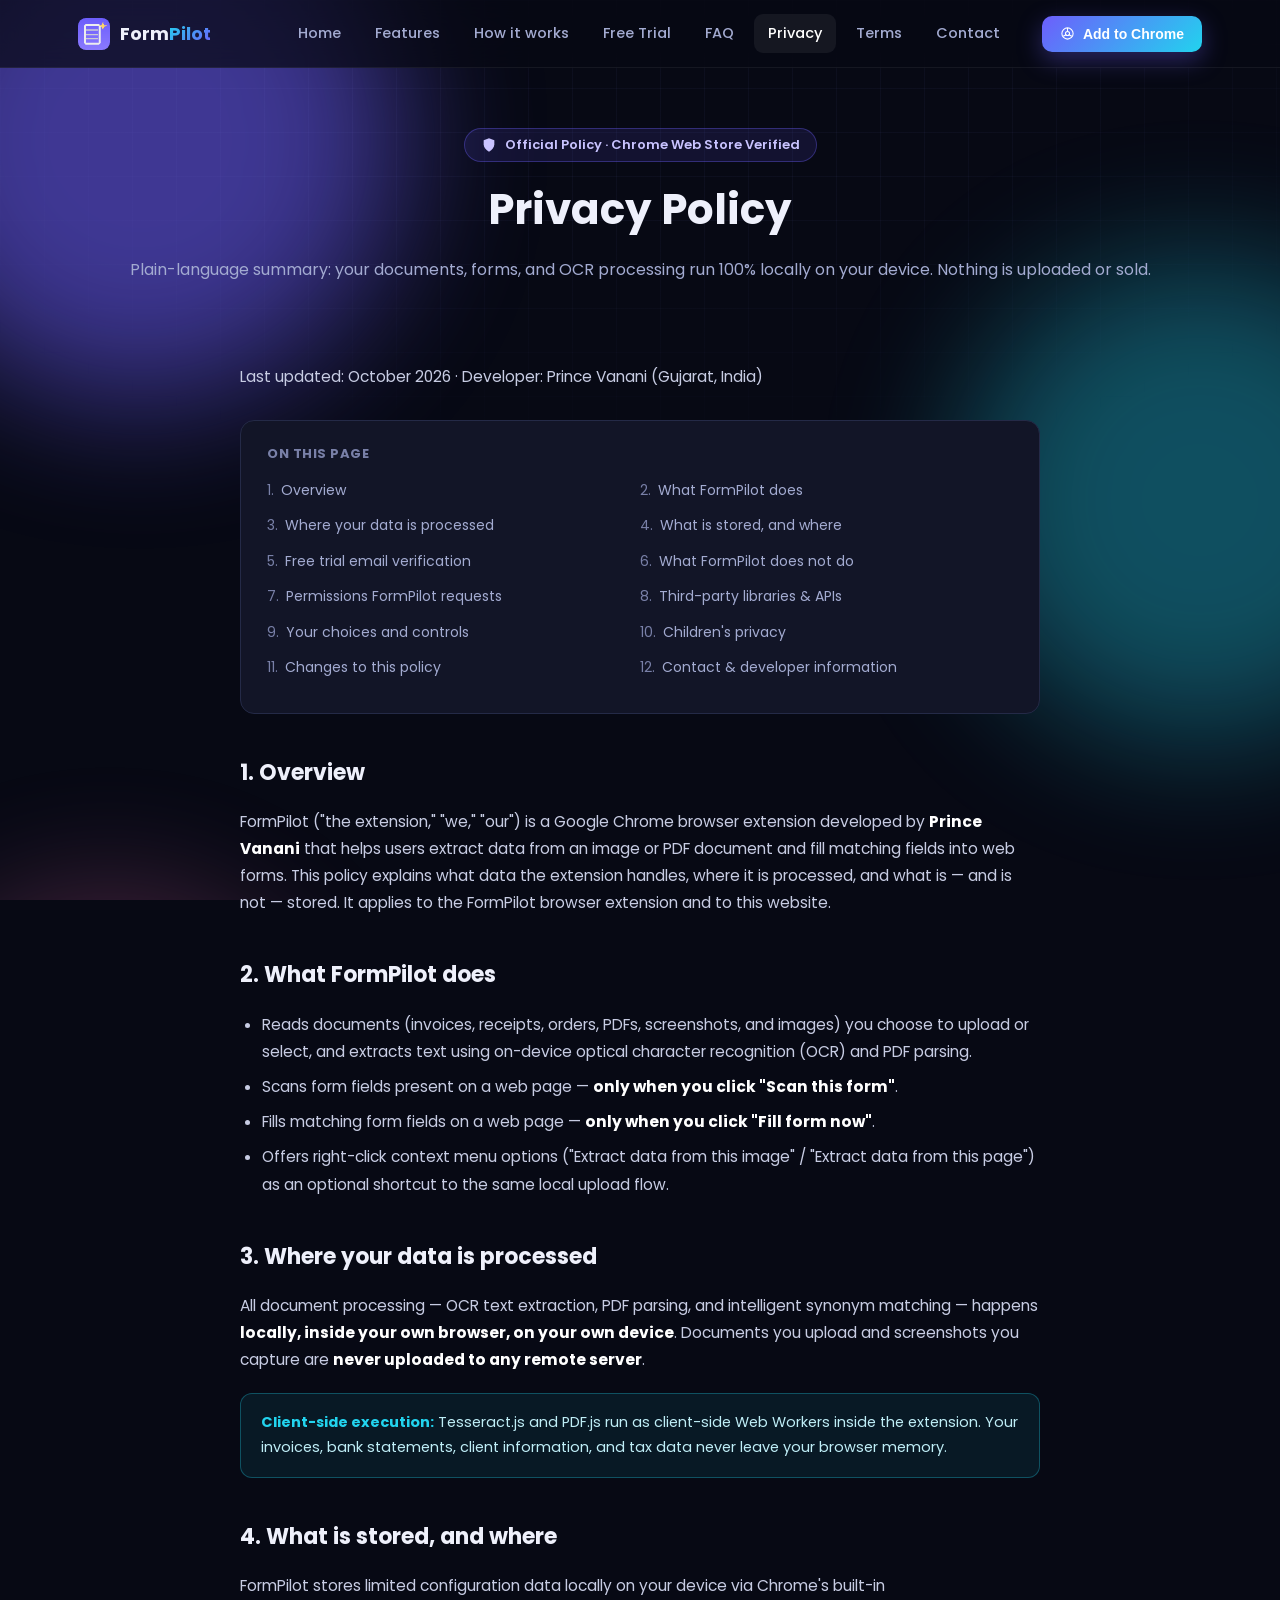
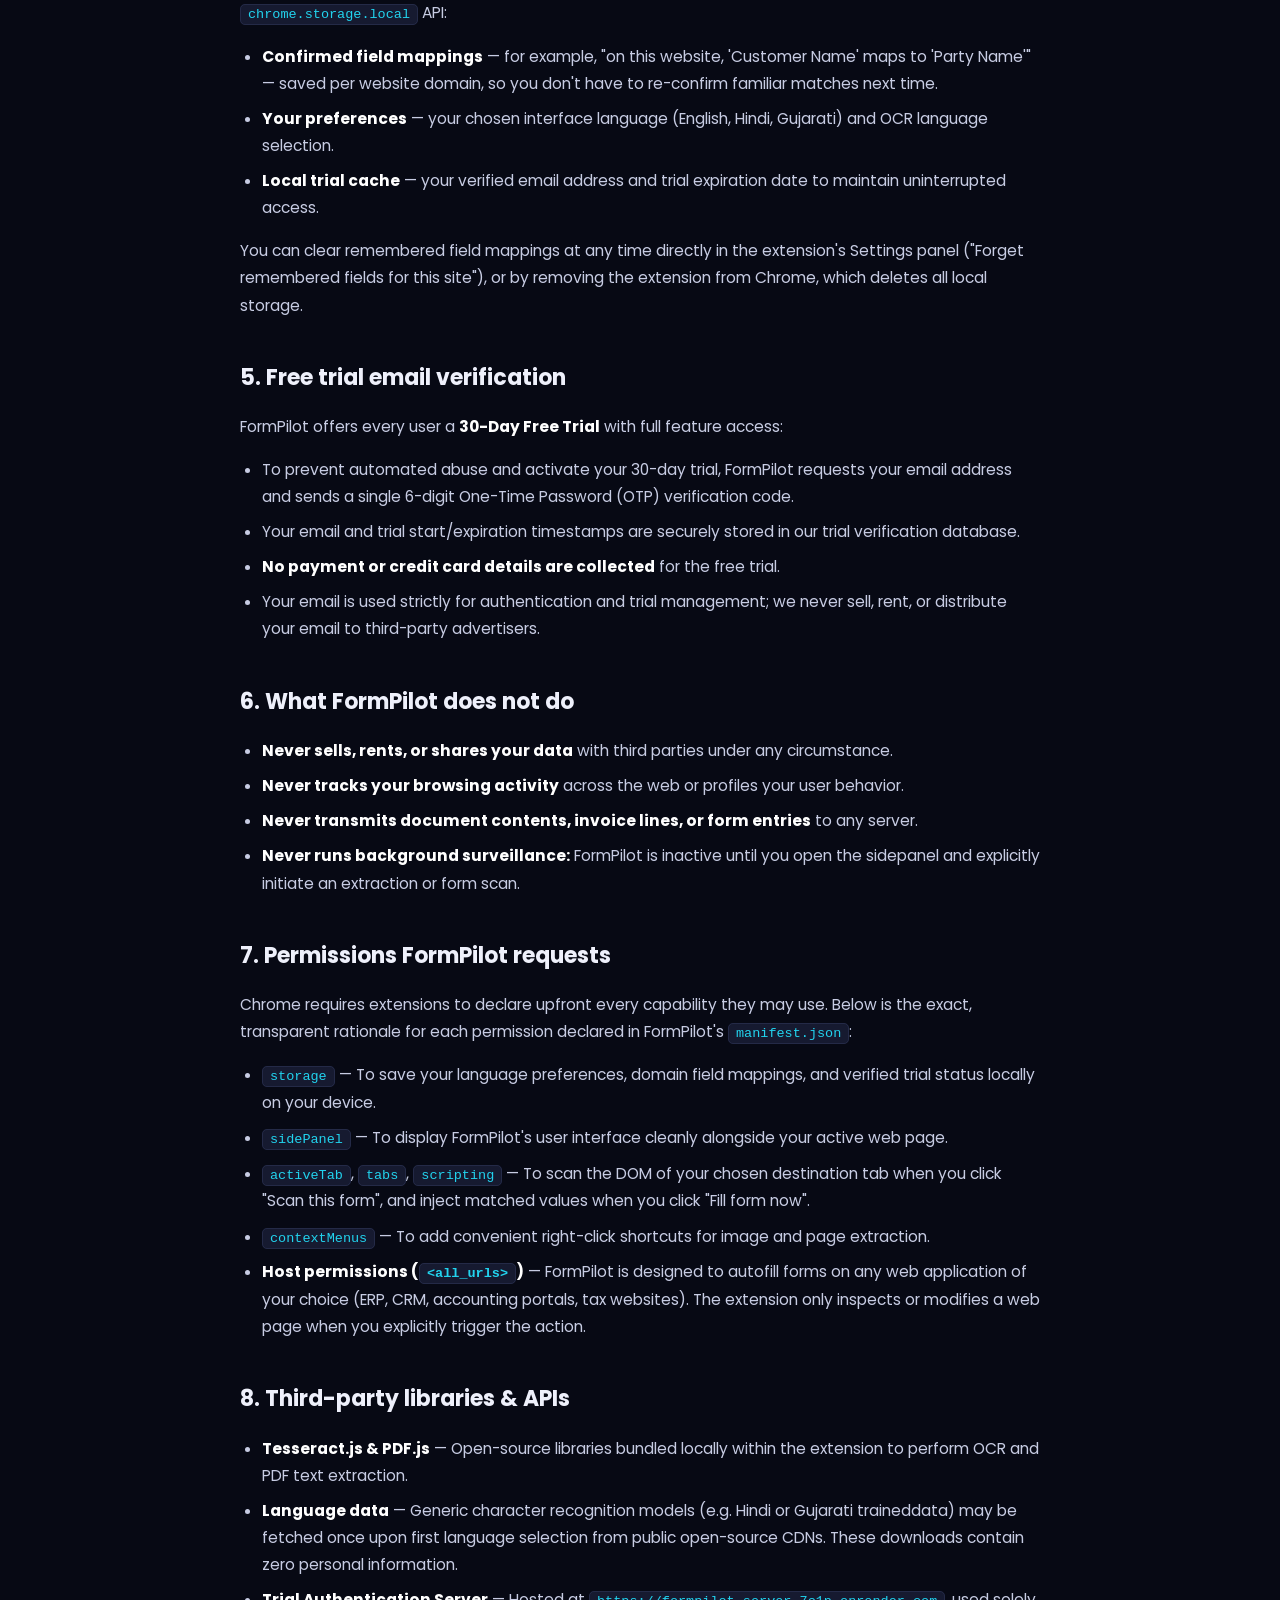
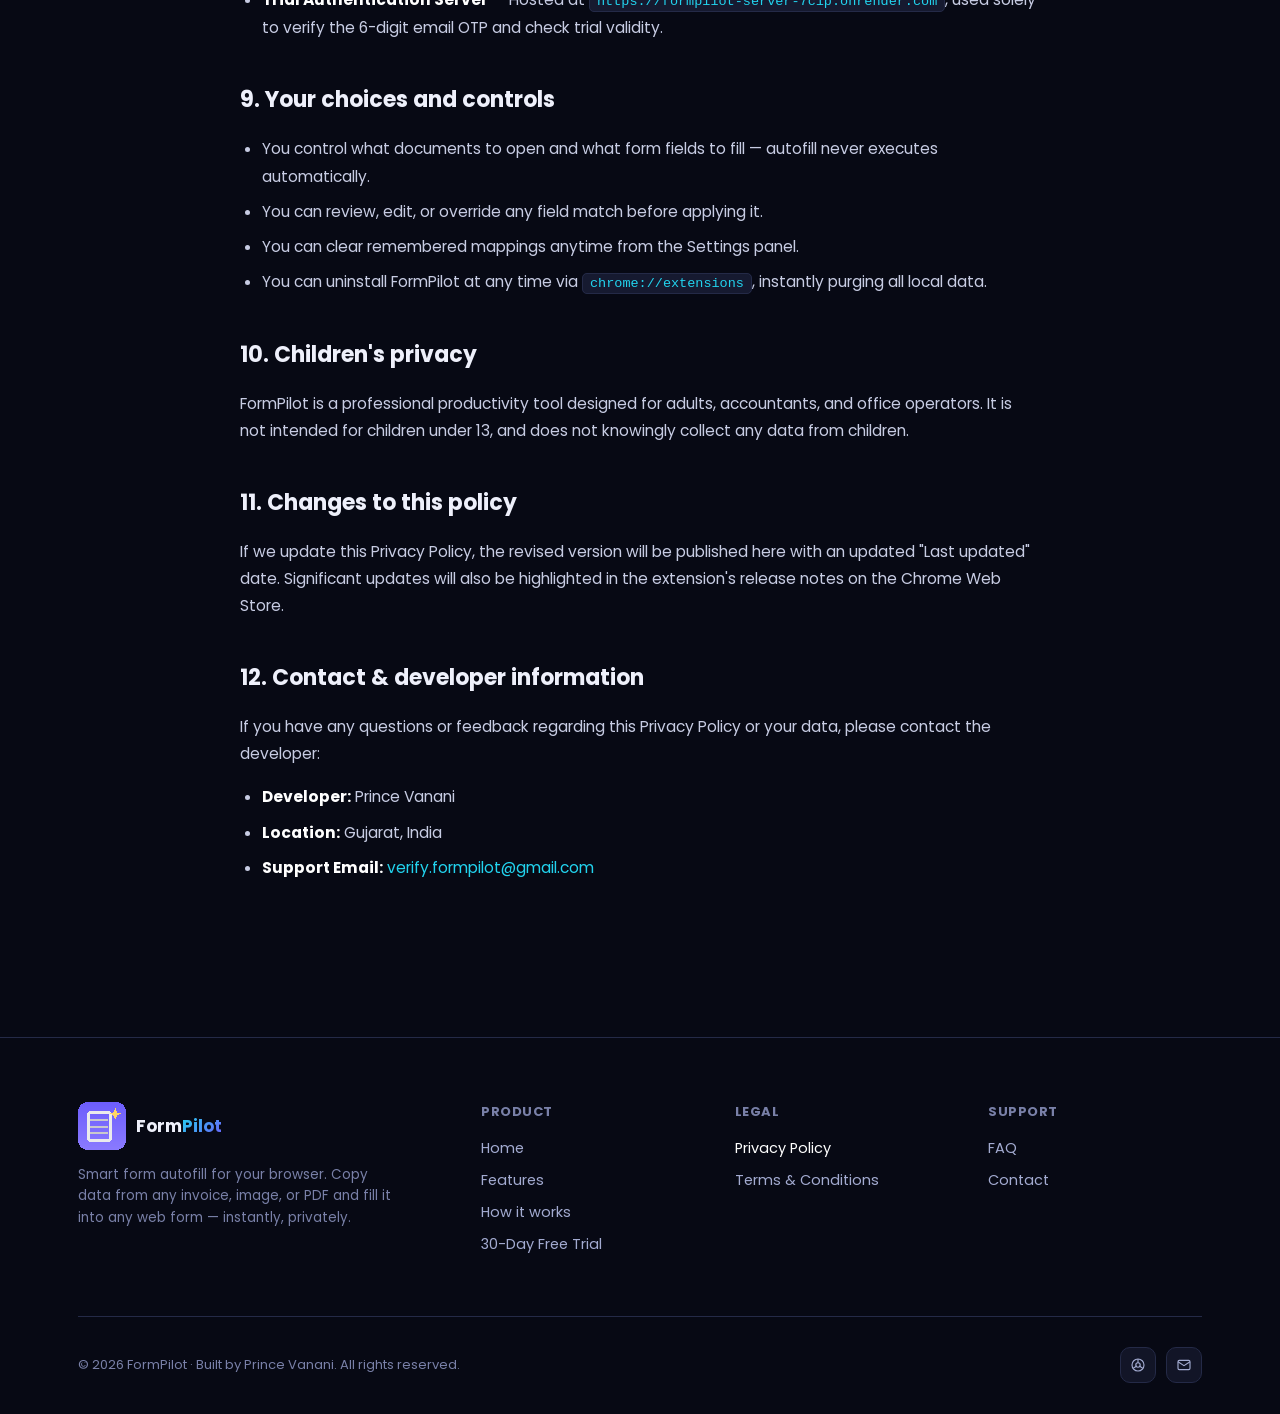
==== privacy/index.html @ 72a0cb10 "Add files via upload" ====
<!DOCTYPE html>
<html lang="en">
<head>
<meta charset="UTF-8" />
<meta name="viewport" content="width=device-width, initial-scale=1, viewport-fit=cover" />
<title>Privacy Policy — FormPilot</title>
<meta name="description" content="FormPilot Privacy Policy: Learn how our Chrome extension processes form data and OCR 100% locally on your device with complete privacy." />
<link rel="icon" type="image/png" sizes="48x48" href="../assets/images/icon48.png">
<link rel="preconnect" href="https://fonts.googleapis.com">
<link rel="preconnect" href="https://fonts.gstatic.com" crossorigin>
<link href="https://fonts.googleapis.com/css2?family=Poppins:ital,wght@0,400;0,500;0,600;0,700;0,800;1,600&family=Noto+Sans+Gujarati:wght@500;700&display=swap" rel="stylesheet">
<link rel="stylesheet" href="../assets/css/style.css" />
</head>
<body>

<div class="bg-fx">
  <div class="orb" style="width:520px;height:520px;background:#6d5efc;top:-120px;left:-120px;"></div>
  <div class="orb" style="width:480px;height:480px;background:#22d3ee;top:260px;right:-160px;opacity:.35;"></div>
  <div class="orb" style="width:420px;height:420px;background:#f472b6;top:900px;left:-100px;opacity:.3;"></div>
</div>
<div class="grid-fx"></div>

<!-- NAVIGATION -->
<nav class="nav">
  <div class="nav-inner">
    <a class="brand" href="../index.html">
      <img src="../assets/images/icon48.png" alt="FormPilot" />
      <span>Form<span class="pilot">Pilot</span></span>
    </a>
    <div class="nav-links">
      <a href="../index.html">Home</a>
      <a href="../index.html#features">Features</a>
      <a href="../index.html#how">How it works</a>
      <a href="../index.html#pricing">Free Trial</a>
      <a href="../index.html#faq">FAQ</a>
      <a href="index.html" class="active">Privacy</a>
      <a href="../terms.html">Terms</a>
      <a href="../index.html#contact">Contact</a>
    </div>
    <button class="nav-cta js-store">
      <svg viewBox="0 0 24 24" fill="none" stroke="currentColor" stroke-width="1.7"><circle cx="12" cy="12" r="9"/><circle cx="12" cy="12" r="3.3"/><path d="M12 3v6M5.2 16.5l5.1-3M18.8 16.5l-5.1-3"/></svg>
      Add to Chrome
    </button>
    <div class="burger" onclick="toggleMobileNav(true)"><span></span></div>
  </div>
</nav>

<!-- MOBILE NAV -->
<div class="mobile-nav" id="mobileNav">
  <div class="mobile-nav-head">
    <div class="brand">
      <img src="../assets/images/icon48.png" alt="FormPilot" />
      <span>Form<span class="pilot">Pilot</span></span>
    </div>
    <div class="burger" onclick="toggleMobileNav(false)" style="font-size:20px;">✕</div>
  </div>
  <a href="../index.html">Home</a>
  <a href="../index.html#features">Features</a>
  <a href="../index.html#how">How it works</a>
  <a href="../index.html#pricing">30-Day Free Trial</a>
  <a href="../index.html#faq">FAQ</a>
  <a href="index.html" style="color:var(--cyan);">Privacy Policy</a>
  <a href="../terms.html">Terms &amp; Conditions</a>
  <a href="../index.html#contact">Contact</a>
  <button class="btn btn-primary js-store" onclick="toggleMobileNav(false)">
    <svg viewBox="0 0 24 24" fill="none" stroke="currentColor" stroke-width="1.7"><circle cx="12" cy="12" r="9"/><circle cx="12" cy="12" r="3.3"/><path d="M12 3v6M5.2 16.5l5.1-3M18.8 16.5l-5.1-3"/></svg>
    Add to Chrome
  </button>
</div>

<main>
  <section class="page-hero container">
    <span class="eyebrow">
      <svg viewBox="0 0 24 24" fill="none"><path d="M12 2l8 3v6c0 5-3.4 8.7-8 11-4.6-2.3-8-6-8-11V5l8-3z" fill="currentColor"/></svg>
      Official Policy &middot; Chrome Web Store Verified
    </span>
    <h1>Privacy Policy</h1>
    <p>Plain-language summary: your documents, forms, and OCR processing run 100% locally on your device. Nothing is uploaded or sold.</p>
  </section>

  <div class="legal container">
    <p class="updated">Last updated: <span class="js-date">October 2026</span> &middot; Developer: Prince Vanani (Gujarat, India)</p>

    <div class="toc">
      <h5>On this page</h5>
      <div class="toc-list">
        <a onclick="scrollToId('p-overview')"><span>1.</span> Overview</a>
        <a onclick="scrollToId('p-does')"><span>2.</span> What FormPilot does</a>
        <a onclick="scrollToId('p-process')"><span>3.</span> Where your data is processed</a>
        <a onclick="scrollToId('p-stored')"><span>4.</span> What is stored, and where</a>
        <a onclick="scrollToId('p-trial')"><span>5.</span> Free trial email verification</a>
        <a onclick="scrollToId('p-notdo')"><span>6.</span> What FormPilot does not do</a>
        <a onclick="scrollToId('p-perms')"><span>7.</span> Permissions FormPilot requests</a>
        <a onclick="scrollToId('p-thirdparty')"><span>8.</span> Third-party libraries &amp; APIs</a>
        <a onclick="scrollToId('p-rights')"><span>9.</span> Your choices and controls</a>
        <a onclick="scrollToId('p-children')"><span>10.</span> Children's privacy</a>
        <a onclick="scrollToId('p-changes')"><span>11.</span> Changes to this policy</a>
        <a onclick="scrollToId('p-contact')"><span>12.</span> Contact &amp; developer information</a>
      </div>
    </div>

    <h2 id="p-overview">1. Overview</h2>
    <p>FormPilot ("the extension," "we," "our") is a Google Chrome browser extension developed by <strong>Prince Vanani</strong> that helps users extract data from an image or PDF document and fill matching fields into web forms. This policy explains what data the extension handles, where it is processed, and what is &mdash; and is not &mdash; stored. It applies to the FormPilot browser extension and to this website.</p>

    <h2 id="p-does">2. What FormPilot does</h2>
    <ul>
      <li>Reads documents (invoices, receipts, orders, PDFs, screenshots, and images) you choose to upload or select, and extracts text using on-device optical character recognition (OCR) and PDF parsing.</li>
      <li>Scans form fields present on a web page &mdash; <strong>only when you click "Scan this form"</strong>.</li>
      <li>Fills matching form fields on a web page &mdash; <strong>only when you click "Fill form now"</strong>.</li>
      <li>Offers right-click context menu options ("Extract data from this image" / "Extract data from this page") as an optional shortcut to the same local upload flow.</li>
    </ul>

    <h2 id="p-process">3. Where your data is processed</h2>
    <p>All document processing &mdash; OCR text extraction, PDF parsing, and intelligent synonym matching &mdash; happens <strong>locally, inside your own browser, on your own device</strong>. Documents you upload and screenshots you capture are <strong>never uploaded to any remote server</strong>.</p>
    <div class="callout callout-blue">
      <b>Client-side execution:</b> Tesseract.js and PDF.js run as client-side Web Workers inside the extension. Your invoices, bank statements, client information, and tax data never leave your browser memory.
    </div>

    <h2 id="p-stored">4. What is stored, and where</h2>
    <p>FormPilot stores limited configuration data locally on your device via Chrome's built-in <code>chrome.storage.local</code> API:</p>
    <ul>
      <li><strong>Confirmed field mappings</strong> &mdash; for example, "on this website, 'Customer Name' maps to 'Party Name'" &mdash; saved per website domain, so you don't have to re-confirm familiar matches next time.</li>
      <li><strong>Your preferences</strong> &mdash; your chosen interface language (English, Hindi, Gujarati) and OCR language selection.</li>
      <li><strong>Local trial cache</strong> &mdash; your verified email address and trial expiration date to maintain uninterrupted access.</li>
    </ul>
    <p>You can clear remembered field mappings at any time directly in the extension's Settings panel ("Forget remembered fields for this site"), or by removing the extension from Chrome, which deletes all local storage.</p>

    <h2 id="p-trial">5. Free trial email verification</h2>
    <p>FormPilot offers every user a <strong>30-Day Free Trial</strong> with full feature access:</p>
    <ul>
      <li>To prevent automated abuse and activate your 30-day trial, FormPilot requests your email address and sends a single 6-digit One-Time Password (OTP) verification code.</li>
      <li>Your email and trial start/expiration timestamps are securely stored in our trial verification database.</li>
      <li><strong>No payment or credit card details are collected</strong> for the free trial.</li>
      <li>Your email is used strictly for authentication and trial management; we never sell, rent, or distribute your email to third-party advertisers.</li>
    </ul>

    <h2 id="p-notdo">6. What FormPilot does not do</h2>
    <ul>
      <li><strong>Never sells, rents, or shares your data</strong> with third parties under any circumstance.</li>
      <li><strong>Never tracks your browsing activity</strong> across the web or profiles your user behavior.</li>
      <li><strong>Never transmits document contents, invoice lines, or form entries</strong> to any server.</li>
      <li><strong>Never runs background surveillance:</strong> FormPilot is inactive until you open the sidepanel and explicitly initiate an extraction or form scan.</li>
    </ul>

    <h2 id="p-perms">7. Permissions FormPilot requests</h2>
    <p>Chrome requires extensions to declare upfront every capability they may use. Below is the exact, transparent rationale for each permission declared in FormPilot's <code>manifest.json</code>:</p>
    <ul>
      <li><code>storage</code> &mdash; To save your language preferences, domain field mappings, and verified trial status locally on your device.</li>
      <li><code>sidePanel</code> &mdash; To display FormPilot's user interface cleanly alongside your active web page.</li>
      <li><code>activeTab</code>, <code>tabs</code>, <code>scripting</code> &mdash; To scan the DOM of your chosen destination tab when you click "Scan this form", and inject matched values when you click "Fill form now".</li>
      <li><code>contextMenus</code> &mdash; To add convenient right-click shortcuts for image and page extraction.</li>
      <li><strong>Host permissions (<code>&lt;all_urls&gt;</code>)</strong> &mdash; FormPilot is designed to autofill forms on any web application of your choice (ERP, CRM, accounting portals, tax websites). The extension only inspects or modifies a web page when you explicitly trigger the action.</li>
    </ul>

    <h2 id="p-thirdparty">8. Third-party libraries &amp; APIs</h2>
    <ul>
      <li><strong>Tesseract.js &amp; PDF.js</strong> &mdash; Open-source libraries bundled locally within the extension to perform OCR and PDF text extraction.</li>
      <li><strong>Language data</strong> &mdash; Generic character recognition models (e.g. Hindi or Gujarati traineddata) may be fetched once upon first language selection from public open-source CDNs. These downloads contain zero personal information.</li>
      <li><strong>Trial Authentication Server</strong> &mdash; Hosted at <code>https://formpilot-server-7c1p.onrender.com</code>, used solely to verify the 6-digit email OTP and check trial validity.</li>
    </ul>

    <h2 id="p-rights">9. Your choices and controls</h2>
    <ul>
      <li>You control what documents to open and what form fields to fill &mdash; autofill never executes automatically.</li>
      <li>You can review, edit, or override any field match before applying it.</li>
      <li>You can clear remembered mappings anytime from the Settings panel.</li>
      <li>You can uninstall FormPilot at any time via <code>chrome://extensions</code>, instantly purging all local data.</li>
    </ul>

    <h2 id="p-children">10. Children's privacy</h2>
    <p>FormPilot is a professional productivity tool designed for adults, accountants, and office operators. It is not intended for children under 13, and does not knowingly collect any data from children.</p>

    <h2 id="p-changes">11. Changes to this policy</h2>
    <p>If we update this Privacy Policy, the revised version will be published here with an updated "Last updated" date. Significant updates will also be highlighted in the extension's release notes on the Chrome Web Store.</p>

    <h2 id="p-contact">12. Contact &amp; developer information</h2>
    <p>If you have any questions or feedback regarding this Privacy Policy or your data, please contact the developer:</p>
    <ul>
      <li><strong>Developer:</strong> Prince Vanani</li>
      <li><strong>Location:</strong> Gujarat, India</li>
      <li><strong>Support Email:</strong> <a href="mailto:verify.formpilot@gmail.com" style="color:var(--cyan);">verify.formpilot@gmail.com</a></li>
    </ul>
  </div>
</main>

<footer>
  <div class="container">
    <div class="foot-grid">
      <div>
        <div class="foot-brand">
          <img src="../assets/images/icon48.png" alt="FormPilot" />
          <span>Form<span style="background:linear-gradient(135deg,#22d3ee,#6d5efc);-webkit-background-clip:text;background-clip:text;-webkit-text-fill-color:transparent;">Pilot</span></span>
        </div>
        <p class="foot-p">Smart form autofill for your browser. Copy data from any invoice, image, or PDF and fill it into any web form &mdash; instantly, privately.</p>
      </div>
      <div class="foot-col"><h5>Product</h5>
        <a href="../index.html">Home</a>
        <a href="../index.html#features">Features</a>
        <a href="../index.html#how">How it works</a>
        <a href="../index.html#pricing">30-Day Free Trial</a>
      </div>
      <div class="foot-col"><h5>Legal</h5>
        <a href="index.html" style="color:#fff;">Privacy Policy</a>
        <a href="../terms.html">Terms &amp; Conditions</a>
      </div>
      <div class="foot-col"><h5>Support</h5>
        <a href="../index.html#faq">FAQ</a>
        <a href="../index.html#contact">Contact</a>
      </div>
    </div>
    <div class="foot-bottom">
      <p>&copy; 2026 FormPilot &middot; Built by Prince Vanani. All rights reserved.</p>
      <div class="foot-social">
        <a href="#" title="Chrome Web Store" class="js-store"><svg viewBox="0 0 24 24" fill="none" stroke="currentColor" stroke-width="1.7"><circle cx="12" cy="12" r="9"/><circle cx="12" cy="12" r="3.3"/><path d="M12 3v6M5.2 16.5l5.1-3M18.8 16.5l-5.1-3"/></svg></a>
        <a href="mailto:verify.formpilot@gmail.com" title="Email" class="js-mailto"><svg viewBox="0 0 24 24" fill="none" stroke="currentColor" stroke-width="1.7"><rect x="3" y="5" width="18" height="14" rx="2"/><path d="M3 7l9 6 9-6"/></svg></a>
      </div>
    </div>
  </div>
</footer>

<script src="../assets/js/main.js"></script>
</body>
</html>
---- assets/css/style.css ----
:root {
  --bg: #070914;
  --bg2: #0c0f1f;
  --card: #121527;
  --card2: #161a30;
  --border: #242a47;
  --text: #eef0fb;
  --muted: #a3abd1;
  --muted2: #7980a8;
  --violet: #6d5efc;
  --violet2: #8b7bff;
  --cyan: #22d3ee;
  --pink: #f472b6;
  --amber: #fbbf24;
  --green: #34d399;
  --red: #f87171;
  --grad1: linear-gradient(135deg, var(--violet), var(--cyan));
  --grad2: linear-gradient(135deg, var(--cyan), var(--violet));
  --grad3: linear-gradient(135deg, var(--pink), var(--violet));
  --grad4: linear-gradient(135deg, var(--amber), var(--pink));
  --radius: 18px;
  --maxw: 1180px;
  box-sizing: border-box;
  padding-top: env(safe-area-inset-top, 0px);
  padding-bottom: env(safe-area-inset-bottom, 0px);
}

:root:not([data-theme="light"]) { color-scheme: dark; }
@media (prefers-color-scheme: dark) { :root:not([data-theme="light"]) { color-scheme: dark; } }

html {
  scroll-padding-top: 86px;
  scroll-behavior: smooth;
}

*, *::before, *::after { box-sizing: border-box; }

body {
  margin: 0;
  background: var(--bg);
  color: var(--text);
  font-family: 'Poppins', -apple-system, "Segoe UI", Roboto, sans-serif;
  -webkit-font-smoothing: antialiased;
  overflow-x: hidden;
}

img { max-width: 100%; display: block; }
a { color: inherit; text-decoration: none; }
.container { max-width: var(--maxw); margin: 0 auto; padding: 0 28px; }
section { position: relative; }

/* Background texture */
.bg-fx {
  position: fixed;
  inset: 0;
  z-index: -2;
  overflow: hidden;
  pointer-events: none;
}
.orb {
  position: absolute;
  border-radius: 50%;
  filter: blur(70px);
  opacity: 0.55;
}
.grid-fx {
  position: fixed;
  inset: 0;
  z-index: -1;
  pointer-events: none;
  background-image: linear-gradient(rgba(150, 160, 255, 0.045) 1px, transparent 1px),
    linear-gradient(90deg, rgba(150, 160, 255, 0.045) 1px, transparent 1px);
  background-size: 44px 44px;
  mask-image: radial-gradient(ellipse 80% 60% at 50% 0%, #000 40%, transparent 90%);
}

/* Announcement bar + Toast */
.announce {
  background: var(--grad1);
  color: #fff;
  font-size: 13.5px;
  font-weight: 600;
  padding: 9px 20px;
  display: flex;
  align-items: center;
  justify-content: center;
  gap: 9px;
  text-align: center;
}
.announce svg { width: 15px; height: 15px; flex: none; }
.toast {
  position: fixed;
  left: 50%;
  bottom: calc(28px + env(safe-area-inset-bottom, 0px));
  transform: translateX(-50%) translateY(20px);
  background: #1a1f3a;
  color: #fff;
  border: 1px solid var(--violet);
  padding: 14px 22px;
  border-radius: 14px;
  font-size: 14px;
  font-weight: 500;
  box-shadow: 0 20px 50px rgba(0, 0, 0, 0.5);
  opacity: 0;
  pointer-events: none;
  transition: 0.3s;
  z-index: 500;
  max-width: calc(100vw - 40px);
  text-align: center;
}
.toast.show { opacity: 1; transform: translateX(-50%) translateY(0); }

/* Nav */
.nav {
  position: sticky;
  top: 0;
  z-index: 100;
  backdrop-filter: blur(16px);
  -webkit-backdrop-filter: blur(16px);
  background: rgba(7, 9, 20, 0.72);
  border-bottom: 1px solid rgba(255, 255, 255, 0.06);
  padding-top: env(safe-area-inset-top, 0px);
}
.nav-inner {
  max-width: var(--maxw);
  margin: 0 auto;
  padding: 14px 28px;
  display: flex;
  align-items: center;
  gap: 28px;
}
.brand {
  display: flex;
  align-items: center;
  gap: 10px;
  font-weight: 700;
  font-size: 18px;
  margin-right: auto;
  cursor: pointer;
}
.brand svg { width: 32px; height: 32px; flex: none; }
.brand img { width: 32px; height: 32px; border-radius: 8px; flex: none; }
.brand .pilot {
  background: var(--grad2);
  -webkit-background-clip: text;
  background-clip: text;
  -webkit-text-fill-color: transparent;
}
.nav-links { display: flex; align-items: center; gap: 6px; }
.nav-links a {
  padding: 9px 14px;
  border-radius: 9px;
  font-size: 14.5px;
  font-weight: 500;
  color: var(--muted);
  cursor: pointer;
  transition: 0.15s;
}
.nav-links a:hover, .nav-links a.active {
  color: #fff;
  background: rgba(255, 255, 255, 0.06);
}
.nav-cta {
  display: inline-flex;
  align-items: center;
  gap: 8px;
  padding: 10px 18px;
  border-radius: 10px;
  background: var(--grad1);
  color: #fff;
  font-weight: 600;
  font-size: 14px;
  white-space: nowrap;
  box-shadow: 0 8px 24px rgba(109, 94, 252, 0.35);
  cursor: pointer;
  border: none;
  transition: transform 0.15s, box-shadow 0.15s;
}
.nav-cta:hover { transform: translateY(-1px); box-shadow: 0 10px 28px rgba(109, 94, 252, 0.45); }
.nav-cta svg { width: 15px; height: 15px; }

.burger {
  display: none;
  width: 34px;
  height: 34px;
  border-radius: 8px;
  border: 1px solid var(--border);
  background: var(--card);
  align-items: center;
  justify-content: center;
  cursor: pointer;
  flex: none;
}
.burger span {
  display: block;
  width: 16px;
  height: 2px;
  background: #fff;
  position: relative;
}
.burger span::before, .burger span::after {
  content: '';
  position: absolute;
  width: 16px;
  height: 2px;
  background: #fff;
  left: 0;
}
.burger span::before { top: -5px; }
.burger span::after { top: 5px; }

/* Buttons */
.btn {
  display: inline-flex;
  align-items: center;
  justify-content: center;
  gap: 9px;
  padding: 15px 26px;
  border-radius: 13px;
  font-weight: 600;
  font-size: 15.5px;
  cursor: pointer;
  border: none;
  transition: 0.15s;
}
.btn svg { width: 17px; height: 17px; }
.btn-primary {
  background: var(--grad1);
  color: #fff;
  box-shadow: 0 10px 30px rgba(109, 94, 252, 0.4);
}
.btn-primary:hover {
  transform: translateY(-2px);
  box-shadow: 0 14px 36px rgba(109, 94, 252, 0.5);
}
.btn-ghost {
  background: rgba(255, 255, 255, 0.05);
  color: #fff;
  border: 1.5px solid var(--border);
}
.btn-ghost:hover { background: rgba(255, 255, 255, 0.09); }
.btn-sm { padding: 10px 18px; font-size: 13.5px; border-radius: 10px; }

/* Badges / Chips */
.eyebrow {
  display: inline-flex;
  align-items: center;
  gap: 8px;
  padding: 7px 16px;
  border-radius: 999px;
  background: rgba(109, 94, 252, 0.12);
  border: 1px solid rgba(109, 94, 252, 0.35);
  color: #c9c3ff;
  font-size: 13px;
  font-weight: 600;
  max-width: 100%;
  line-height: 1.35;
}
.eyebrow svg { width: 16px; height: 16px; flex: none; }
.section-head .eyebrow { white-space: nowrap; }
h1, h2 { text-wrap: balance; }
.chip {
  display: inline-flex;
  align-items: center;
  gap: 7px;
  padding: 8px 15px;
  border-radius: 999px;
  background: var(--card);
  border: 1px solid var(--border);
  font-size: 13.5px;
  font-weight: 500;
  color: var(--muted);
}
.chip svg { width: 14px; height: 14px; }

/* Icon box */
.icon-box {
  border-radius: 12px;
  display: flex;
  align-items: center;
  justify-content: center;
  flex: none;
  color: #fff;
}
.icon-box span { display: block; }
.icon-box span svg { width: 100%; height: 100%; display: block; }
.grad1 { background: var(--grad1); }
.grad2 { background: var(--grad2); }
.grad3 { background: var(--grad3); }
.grad4 { background: var(--grad4); }

/* Hero */
.hero { padding: 76px 0 40px; }
.hero-inner { display: flex; gap: 50px; align-items: center; }
.hero-inner > div:first-child { flex: 1 1 54%; min-width: 0; }
.hero-visual { flex: 1 1 42%; min-width: 0; position: relative; }
.hero h1 {
  font-size: 56px;
  line-height: 1.08;
  font-weight: 700;
  margin: 20px 0 18px;
  letter-spacing: -0.5px;
}
.hero h1 .g {
  background: var(--grad3);
  -webkit-background-clip: text;
  background-clip: text;
  -webkit-text-fill-color: transparent;
}
.hero p.lead {
  font-size: 18.5px;
  color: var(--muted);
  line-height: 1.6;
  margin: 0 0 30px;
  max-width: 520px;
}
.hero-ctas { display: flex; gap: 14px; flex-wrap: wrap; margin-bottom: 28px; }
.hero-trust { display: flex; gap: 10px; flex-wrap: wrap; }
.hero-shot {
  border-radius: 16px;
  overflow: hidden;
  border: 1px solid var(--border);
  box-shadow: 0 40px 90px rgba(0, 0, 0, 0.55), 0 0 0 1px rgba(255, 255, 255, 0.04);
  transform: perspective(1200px) rotateY(-6deg) rotateX(2deg);
}
.hero-shot img { display: block; width: 100%; }
.float-card {
  position: absolute;
  background: var(--card);
  border: 1px solid var(--border);
  border-radius: 13px;
  padding: 12px 16px;
  box-shadow: 0 20px 50px rgba(0, 0, 0, 0.4);
  display: flex;
  align-items: center;
  gap: 10px;
  font-size: 13px;
  font-weight: 600;
}
.float-card svg { width: 16px; height: 16px; }

/* Sections */
.section { padding: 90px 0; }
.section-head { text-align: center; max-width: 640px; margin: 0 auto 54px; }
.section-head h2 { font-size: 38px; font-weight: 700; margin: 14px 0 14px; letter-spacing: -0.3px; }
.section-head p { color: var(--muted); font-size: 17px; line-height: 1.6; margin: 0; }
.section-alt { background: linear-gradient(180deg, transparent, rgba(109, 94, 252, 0.04), transparent); }

/* Steps */
.steps { display: flex; flex-wrap: wrap; gap: 22px; }
.step-card {
  flex: 1 1 calc(25% - 17px);
  min-width: 200px;
  background: var(--card);
  border: 1px solid var(--border);
  border-radius: var(--radius);
  padding: 28px 24px;
  position: relative;
}
.step-num {
  position: absolute;
  top: 20px;
  right: 22px;
  font-size: 34px;
  font-weight: 800;
  color: rgba(255, 255, 255, 0.06);
}
.step-card h3 { font-size: 17px; margin: 18px 0 8px; }
.step-card p { font-size: 14px; color: var(--muted); line-height: 1.6; margin: 0; }

/* Features */
.feat-grid { display: flex; flex-wrap: wrap; gap: 22px; }
.feat-card {
  flex: 1 1 calc(33.333% - 15px);
  min-width: 260px;
  background: var(--card);
  border: 1px solid var(--border);
  border-radius: var(--radius);
  padding: 30px 26px;
  transition: 0.2s;
}
.feat-card:hover {
  transform: translateY(-4px);
  border-color: rgba(109, 94, 252, 0.4);
  background: var(--card2);
}
.feat-card h3 { font-size: 18px; margin: 18px 0 9px; }
.feat-card p { font-size: 14.5px; color: var(--muted); line-height: 1.65; margin: 0; }

/* Showcase */
.showcase {
  display: flex;
  gap: 56px;
  align-items: center;
  margin-bottom: 110px;
  flex-wrap: wrap;
}
.showcase .sc-text { flex: 1 1 40%; min-width: 280px; }
.showcase .sc-img { flex: 1 1 52%; min-width: 280px; }
.showcase.rev .sc-text { order: 2; }
.showcase.rev .sc-img { order: 1; }
.sc-text h3 { font-size: 28px; margin: 16px 0 14px; letter-spacing: -0.2px; }
.sc-text p { color: var(--muted); font-size: 16px; line-height: 1.7; margin: 0 0 20px; }
.sc-list { list-style: none; padding: 0; margin: 0; display: flex; flex-direction: column; gap: 12px; }
.sc-list li { display: flex; gap: 10px; align-items: flex-start; font-size: 14.5px; color: var(--text); }
.sc-list svg { width: 18px; height: 18px; color: var(--green); flex: none; margin-top: 1px; }
.sc-img {
  border-radius: 16px;
  overflow: hidden;
  border: 1px solid var(--border);
  box-shadow: 0 30px 70px rgba(0, 0, 0, 0.5);
}

/* Lang cards */
.lang-row { display: flex; flex-wrap: wrap; gap: 20px; }
.lang-card {
  flex: 1 1 calc(33.333% - 14px);
  min-width: 220px;
  background: var(--card);
  border: 1.5px solid var(--border);
  border-radius: 16px;
  padding: 26px;
  text-align: center;
}
.lang-tag {
  display: inline-block;
  padding: 5px 14px;
  border-radius: 999px;
  font-size: 12px;
  font-weight: 700;
  margin-bottom: 14px;
}
.lang-word { font-size: 24px; font-weight: 700; color: #fff; }
.guj { font-family: 'Noto Sans Gujarati', sans-serif; }

/* Persona */
.persona-grid { display: flex; flex-wrap: wrap; gap: 18px; }
.persona-card {
  flex: 1 1 calc(25% - 14px);
  min-width: 200px;
  background: var(--card);
  border: 1px solid var(--border);
  border-radius: 16px;
  padding: 24px 20px;
  text-align: center;
}
.persona-card .pe-icon { width: 52px; height: 52px; border-radius: 14px; margin: 0 auto 14px; }
.persona-card h4 { font-size: 15.5px; margin: 0 0 8px; }
.persona-card p { font-size: 13px; color: var(--muted); line-height: 1.6; margin: 0; }

/* Privacy band */
.priv-band {
  background: radial-gradient(ellipse at 30% 30%, rgba(34, 211, 238, 0.1), transparent 60%), var(--card);
  border: 1px solid var(--border);
  border-radius: 28px;
  padding: 60px 50px;
  display: flex;
  gap: 50px;
  align-items: center;
  flex-wrap: wrap;
}
.priv-band > div:first-child { flex: 1 1 42%; min-width: 280px; }
.priv-points { flex: 1 1 50%; min-width: 280px; display: flex; flex-wrap: wrap; gap: 18px; }
.pb-title { font-size: 32px; margin: 16px 0 14px; }
.priv-point {
  flex: 1 1 calc(50% - 10px);
  min-width: 200px;
  display: flex;
  gap: 12px;
}
.priv-point h4 { font-size: 15px; margin: 0 0 5px; }
.priv-point p { font-size: 13px; color: var(--muted); margin: 0; line-height: 1.55; }

/* Pricing */
.price-wrap { display: flex; flex-wrap: wrap; gap: 24px; max-width: 860px; margin: 0 auto; }
.price-card {
  flex: 1 1 calc(50% - 13px);
  min-width: 280px;
  background: var(--card);
  border: 1.5px solid var(--border);
  border-radius: 20px;
  padding: 36px 32px;
}
.price-card.hl {
  border-color: var(--violet);
  background: linear-gradient(180deg, rgba(109, 94, 252, 0.1), var(--card) 40%);
  position: relative;
}
.price-card .tag {
  position: absolute;
  top: -13px;
  right: 28px;
  background: var(--grad1);
  font-size: 11.5px;
  font-weight: 700;
  padding: 5px 13px;
  border-radius: 999px;
}
.price-amt { font-size: 40px; font-weight: 800; margin: 14px 0 4px; }
.price-amt span { font-size: 15px; color: var(--muted); font-weight: 500; }
.price-card ul {
  list-style: none;
  padding: 0;
  margin: 22px 0 26px;
  display: flex;
  flex-direction: column;
  gap: 11px;
}
.price-card li { display: flex; gap: 9px; align-items: flex-start; font-size: 14px; color: var(--muted); }
.price-card li svg { width: 16px; height: 16px; color: var(--green); flex: none; margin-top: 2px; }

/* FAQ */
.faq-item {
  background: var(--card);
  border: 1px solid var(--border);
  border-radius: 14px;
  margin-bottom: 12px;
  overflow: hidden;
}
.faq-q {
  padding: 19px 22px;
  display: flex;
  justify-content: space-between;
  align-items: center;
  cursor: pointer;
  font-weight: 600;
  font-size: 15px;
  gap: 16px;
}
.faq-q svg { width: 18px; height: 18px; color: var(--muted2); flex: none; transition: transform 0.2s; }
.faq-item.open .faq-q svg { transform: rotate(180deg); }
.faq-a { max-height: 0; overflow: hidden; transition: max-height 0.25s ease; }
.faq-item.open .faq-a { max-height: 400px; }
.faq-a-in { padding: 0 22px 20px; color: var(--muted); font-size: 14.5px; line-height: 1.7; }
.faq-cat {
  font-size: 13px;
  font-weight: 700;
  text-transform: uppercase;
  letter-spacing: 0.6px;
  color: var(--violet2);
  margin: 38px 0 14px;
}
.faq-cat:first-child { margin-top: 0; }

/* CTA band */
.cta-band {
  background: linear-gradient(120deg, rgba(109, 94, 252, 0.18), rgba(34, 211, 238, 0.1));
  border: 1px solid rgba(109, 94, 252, 0.3);
  border-radius: 28px;
  padding: 64px 50px;
  text-align: center;
}
.cta-band h2 { font-size: 34px; margin: 0 0 14px; }
.cta-band p { color: var(--muted); font-size: 16.5px; margin: 0 0 30px; }

/* Footer */
footer {
  border-top: 1px solid var(--border);
  padding: 64px 0 36px;
  margin-top: 40px;
}
.foot-grid { display: flex; flex-wrap: wrap; gap: 40px; margin-bottom: 50px; }
.foot-grid > div:first-child { flex: 1.4 1 260px; }
.foot-col { flex: 1 1 140px; }
.foot-brand { display: flex; align-items: center; gap: 10px; font-weight: 700; font-size: 17px; margin-bottom: 14px; }
.foot-brand svg { width: 28px; height: 28px; }
.foot-col h5 { font-size: 13px; text-transform: uppercase; letter-spacing: 0.5px; color: var(--muted2); margin: 0 0 16px; }
.foot-col a { display: block; font-size: 14.5px; color: var(--muted); margin-bottom: 11px; cursor: pointer; transition: color 0.15s; }
.foot-col a:hover { color: #fff; }
.foot-p { color: var(--muted2); font-size: 13.5px; line-height: 1.6; max-width: 320px; margin: 0; }
.foot-bottom {
  display: flex;
  justify-content: space-between;
  align-items: center;
  padding-top: 30px;
  border-top: 1px solid var(--border);
  flex-wrap: wrap;
  gap: 14px;
}
.foot-bottom p { color: var(--muted2); font-size: 13px; margin: 0; }
.foot-social { display: flex; gap: 10px; }
.foot-social a {
  width: 36px;
  height: 36px;
  border-radius: 10px;
  background: var(--card);
  border: 1px solid var(--border);
  display: flex;
  align-items: center;
  justify-content: center;
}
.foot-social svg { width: 16px; height: 16px; color: var(--muted); }

/* Inner pages (Legal / FAQ / Contact) */
.page-hero { padding: 60px 0 20px; text-align: center; }
.page-hero h1 { font-size: 42px; margin: 16px 0 10px; }
.page-hero p { color: var(--muted); font-size: 16px; }
.legal { max-width: 856px; margin: 0 auto; padding: 30px 28px 100px; line-height: 1.75; }
.legal h2 { font-size: 22px; margin: 40px 0 12px; }
.legal h2:first-child { margin-top: 0; }
.legal p, .legal li { color: #c7cce3; font-size: 15.5px; }
.legal ul, .legal ol { padding-left: 22px; }
.legal li { margin-bottom: 8px; }
.legal strong { color: #fff; }
.legal code {
  background: var(--card2);
  border: 1px solid var(--border);
  padding: 2px 7px;
  border-radius: 5px;
  font-size: 13.5px;
  color: var(--cyan);
}
.callout {
  background: rgba(251, 191, 36, 0.08);
  border: 1px solid rgba(251, 191, 36, 0.3);
  border-radius: 12px;
  padding: 16px 20px;
  margin: 20px 0;
  font-size: 14.5px;
  color: #f3d9a0;
}
.callout b { color: var(--amber); }
.callout-blue {
  background: rgba(34, 211, 238, 0.08);
  border: 1px solid rgba(34, 211, 238, 0.3);
  color: #bfeef7;
}
.callout-blue b { color: var(--cyan); }
.toc {
  background: var(--card);
  border: 1px solid var(--border);
  border-radius: 14px;
  padding: 22px 26px;
  margin-bottom: 36px;
}
.toc h5 {
  margin: 0 0 12px;
  font-size: 13px;
  text-transform: uppercase;
  letter-spacing: 0.5px;
  color: var(--muted2);
}
.toc-list { display: flex; flex-wrap: wrap; }
.toc-list a {
  flex: 0 0 50%;
  max-width: 50%;
  font-size: 14px;
  color: var(--muted);
  display: flex;
  gap: 7px;
  margin-bottom: 11px;
  padding-right: 20px;
  cursor: pointer;
}
.toc-list a span { color: var(--muted2); flex: none; }
.toc-list a:hover { color: var(--cyan); }
.updated { color: var(--muted2); font-size: 13.5px; margin-bottom: 30px; }

/* Contact page */
.contact-grid { display: flex; flex-wrap: wrap; gap: 22px; max-width: var(--maxw); margin: 0 auto 50px; }
.contact-card {
  flex: 1 1 calc(33.333% - 15px);
  min-width: 240px;
  background: var(--card);
  border: 1px solid var(--border);
  border-radius: 18px;
  padding: 30px 26px;
  text-align: center;
}
.contact-card .icon-box { margin: 0 auto; }
.contact-card h3 { font-size: 17px; margin: 16px 0 8px; }
.contact-card p { font-size: 14px; color: var(--muted); margin: 0 0 16px; line-height: 1.6; }

/* Page switching */
.page { display: none; }
.page.active { display: block; }

/* Responsive styles */
@media (max-width: 980px) {
  .nav-links, .nav-cta { display: none; }
  .burger { display: flex; }
  .hero-inner { flex-direction: column; }
  .hero h1 { font-size: 40px; }
  .hero-inner > div:first-child, .hero-visual { flex: none; width: 100%; }
  .hero-shot { transform: none; }
  .priv-band > div:first-child, .priv-points { min-width: 0; }
  .float-card { display: none; }
  .step-card { flex-basis: calc(50% - 11px); }
  .feat-card { flex-basis: calc(50% - 11px); }
  .showcase { flex-direction: column; }
  .showcase.rev .sc-text, .showcase.rev .sc-img { order: 0; }
  .lang-card { flex-basis: calc(33.333% - 14px); min-width: 0; padding: 22px 14px; }
  .lang-word { font-size: 20px; }
  .persona-card { flex-basis: calc(50% - 9px); }
  .priv-band { flex-direction: column; padding: 40px 28px; }
  .priv-point { flex-basis: 100%; }
  .price-card { flex-basis: 100%; }
  .foot-grid > div:first-child, .foot-col { flex-basis: calc(50% - 20px); }
  .contact-card { flex-basis: 100%; }
  .toc-list a { flex-basis: 100%; max-width: 100%; }
}

@media (max-width: 620px) {
  .section-head h2 br { display: none; }
  .lang-card { flex-basis: 100%; padding: 26px; }
  .lang-word { font-size: 24px; }
  .hero-ctas .btn { flex: 1 1 100%; }
  .pb-title { font-size: 25px; }
  .pb-title br { display: none; }
  .step-card, .feat-card, .persona-card, .price-card, .lang-card, .contact-card, .priv-point, .showcase .sc-text, .showcase .sc-img { min-width: 0; }
  .step-card, .feat-card, .persona-card {
    display: grid;
    grid-template-columns: auto 1fr;
    column-gap: 14px;
    row-gap: 10px;
    align-items: center;
    text-align: left;
    padding: 20px 18px;
  }
  .step-card .icon-box, .feat-card .icon-box { width: 44px !important; height: 44px !important; }
  .step-card .icon-box span, .feat-card .icon-box span { width: 22px !important; height: 22px !important; }
  .persona-card .pe-icon { width: 44px; height: 44px; margin: 0; border-radius: 12px; }
  .step-card h3, .feat-card h3, .persona-card h4 { grid-column: 2; margin: 0; font-size: 16.5px; }
  .step-card p, .feat-card p, .persona-card p { grid-column: 1 / -1; margin: 0; }
  .step-num { top: 14px; right: 16px; font-size: 28px; }
  .priv-band { padding: 30px 20px; }
  .price-card { padding: 30px 22px; }
  .page-hero h1 { font-size: 32px; }
  .page-hero.container { padding: 44px 20px 14px; }
  .legal.container { padding: 20px 20px 70px; }
  .legal h2 { font-size: 20px; }
  .step-card { flex-basis: 100%; }
  .feat-card { flex-basis: 100%; }
  .persona-card { flex-basis: 100%; }
  .section { padding: 60px 0; }
  .hero { padding: 50px 0 30px; }
  .hero h1 { font-size: 32px; }
  .section-head h2 { font-size: 28px; }
  .cta-band { padding: 44px 26px; }
  .cta-band h2 { font-size: 26px; }
  .foot-grid { flex-direction: column; gap: 30px; }
  .container { padding: 0 20px; }
  body[data-open-nav="1"] .mobile-nav { display: flex; }
}

.mobile-nav {
  display: none;
  position: fixed;
  inset: 0;
  z-index: 200;
  background: #070914;
  flex-direction: column;
  padding: 20px;
}
.mobile-nav.open { display: flex; }
.mobile-nav-head { display: flex; justify-content: space-between; align-items: center; margin-bottom: 30px; }
.mobile-nav a {
  padding: 16px 6px;
  font-size: 18px;
  font-weight: 600;
  border-bottom: 1px solid var(--border);
  color: #fff;
}
.mobile-nav .btn { margin-top: 20px; width: 100%; }
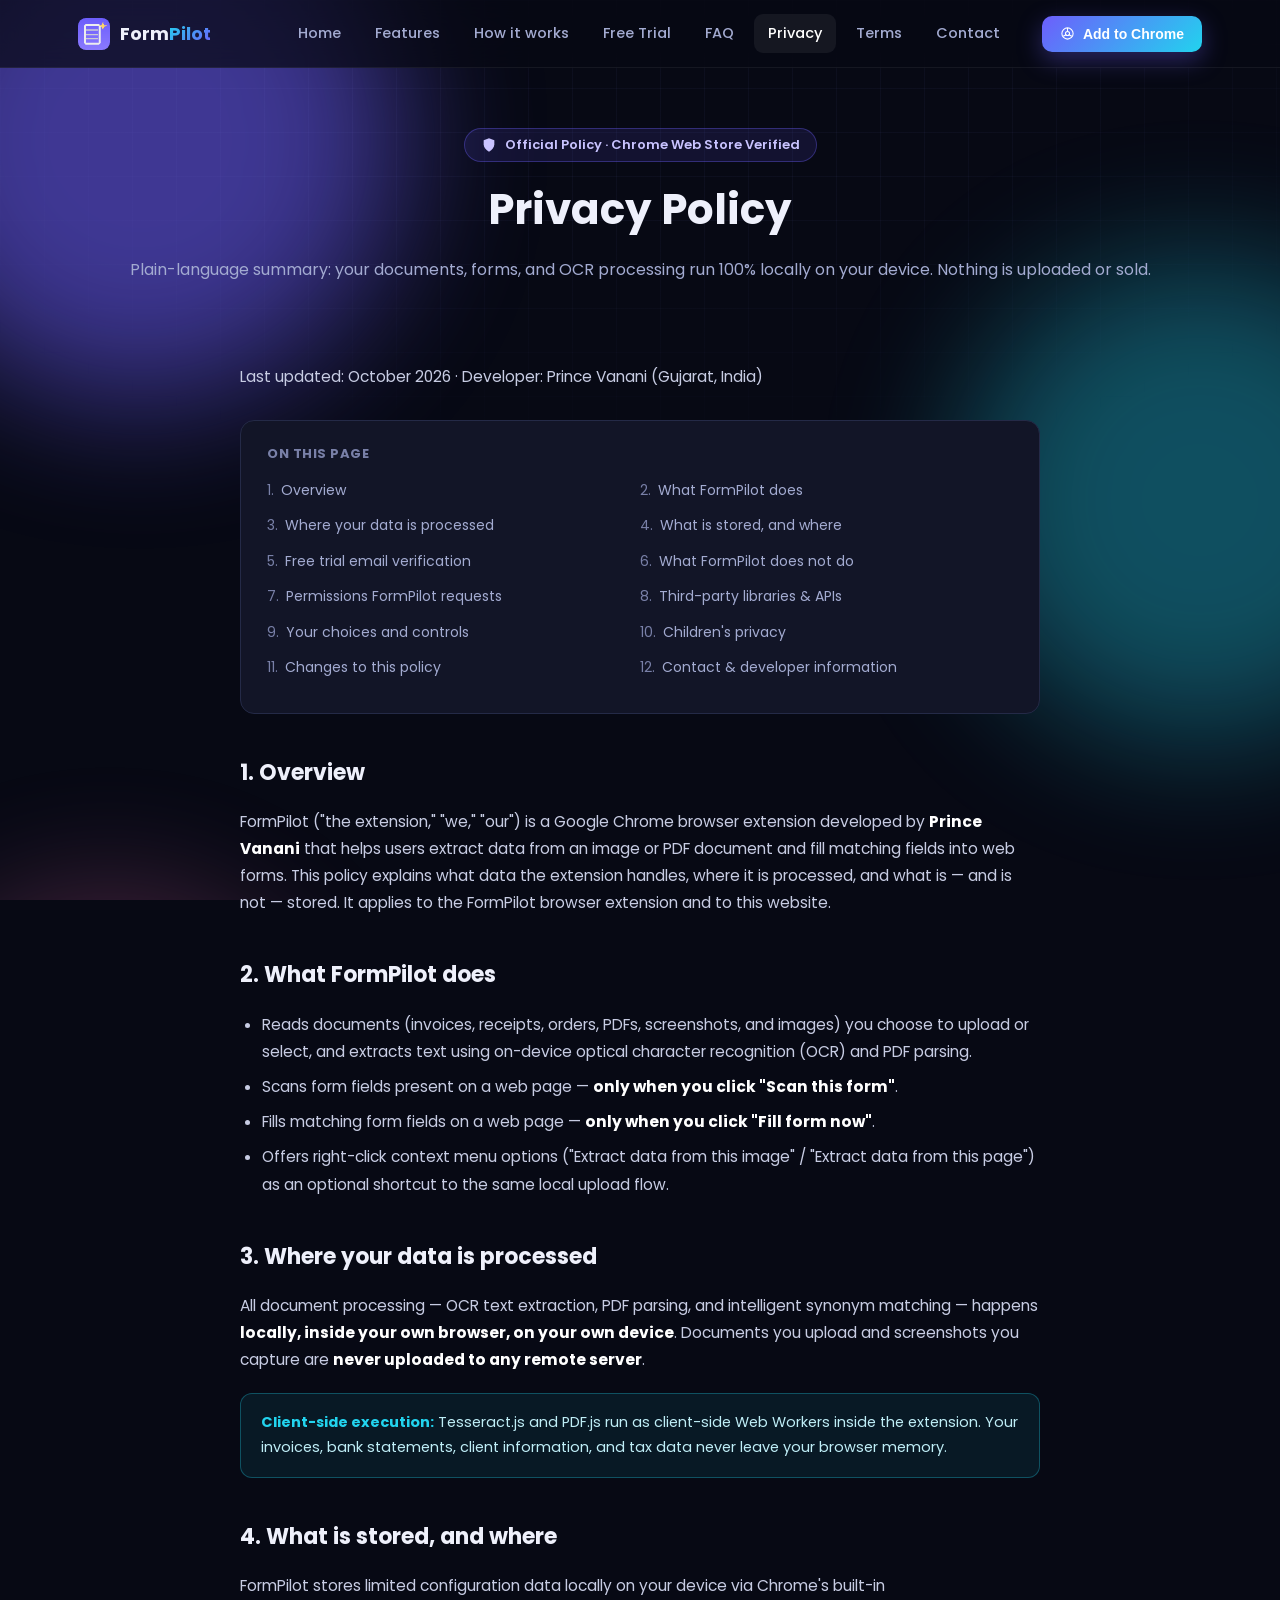
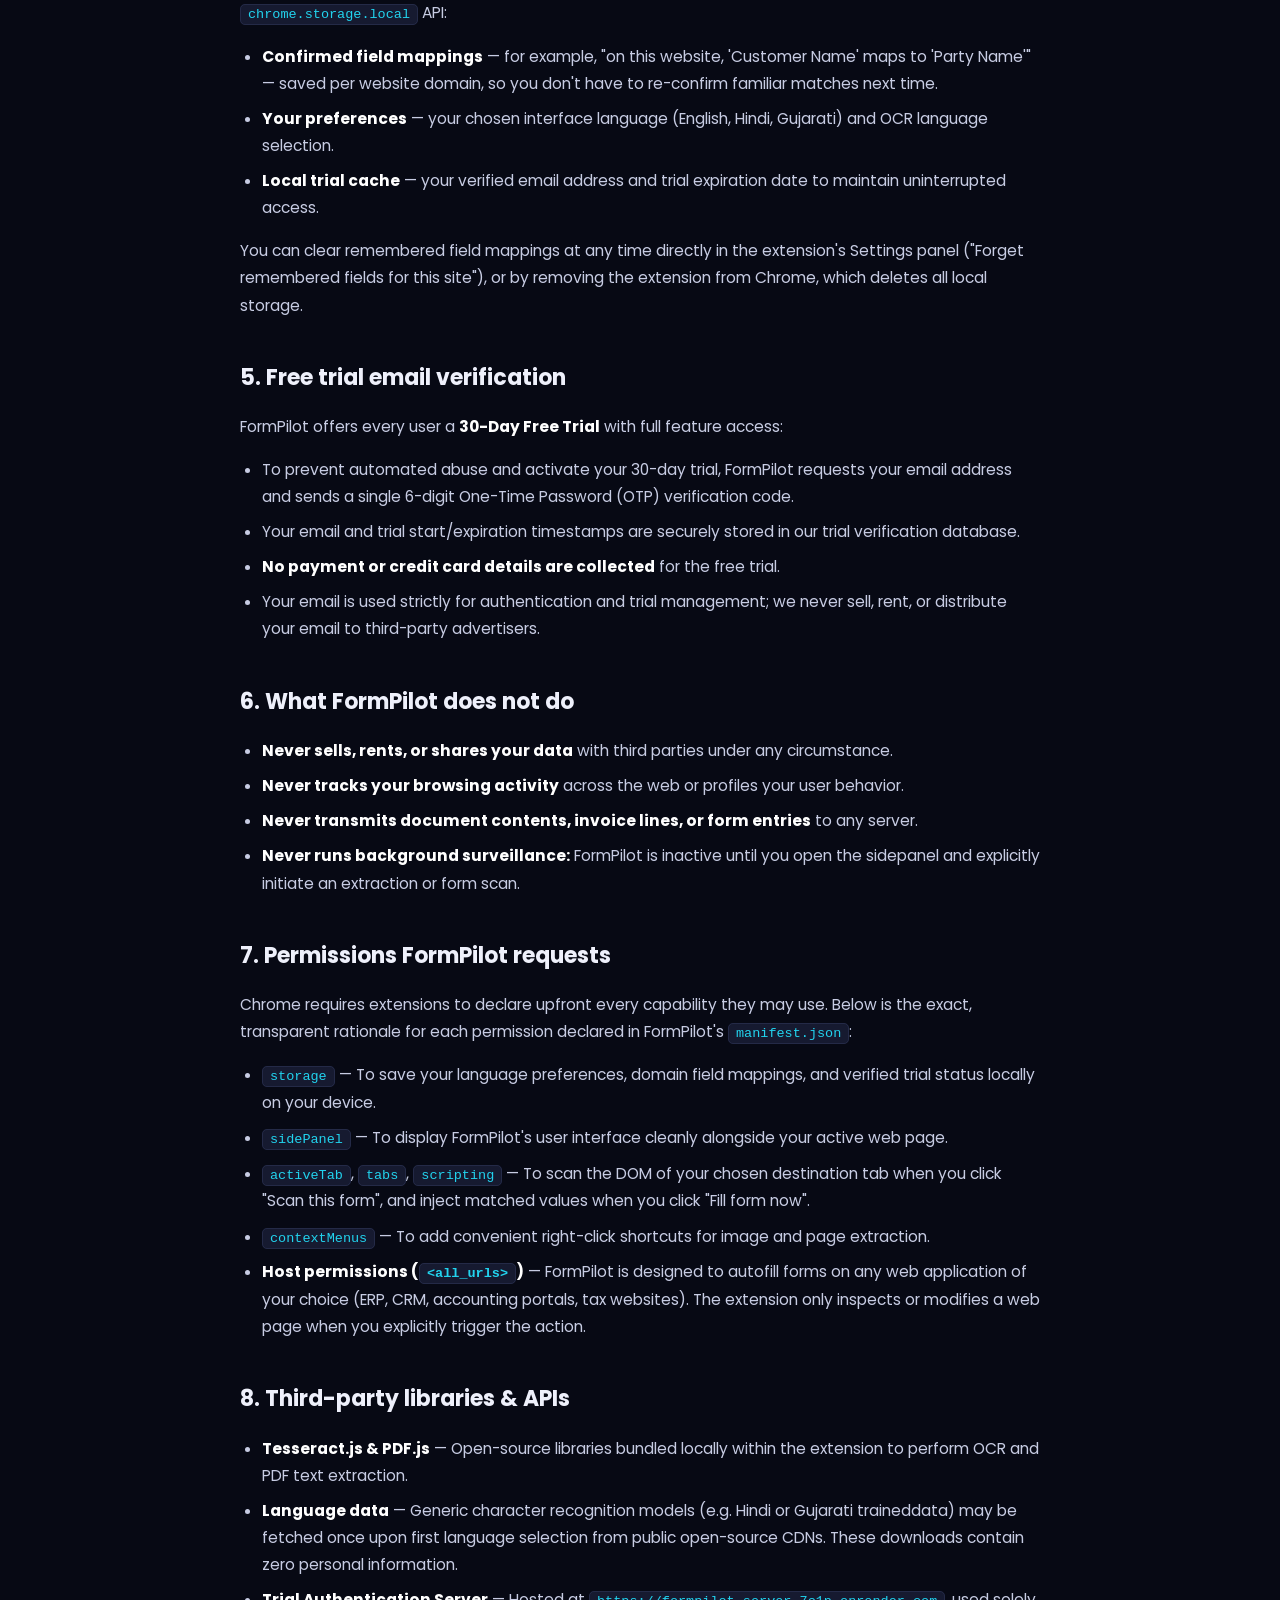
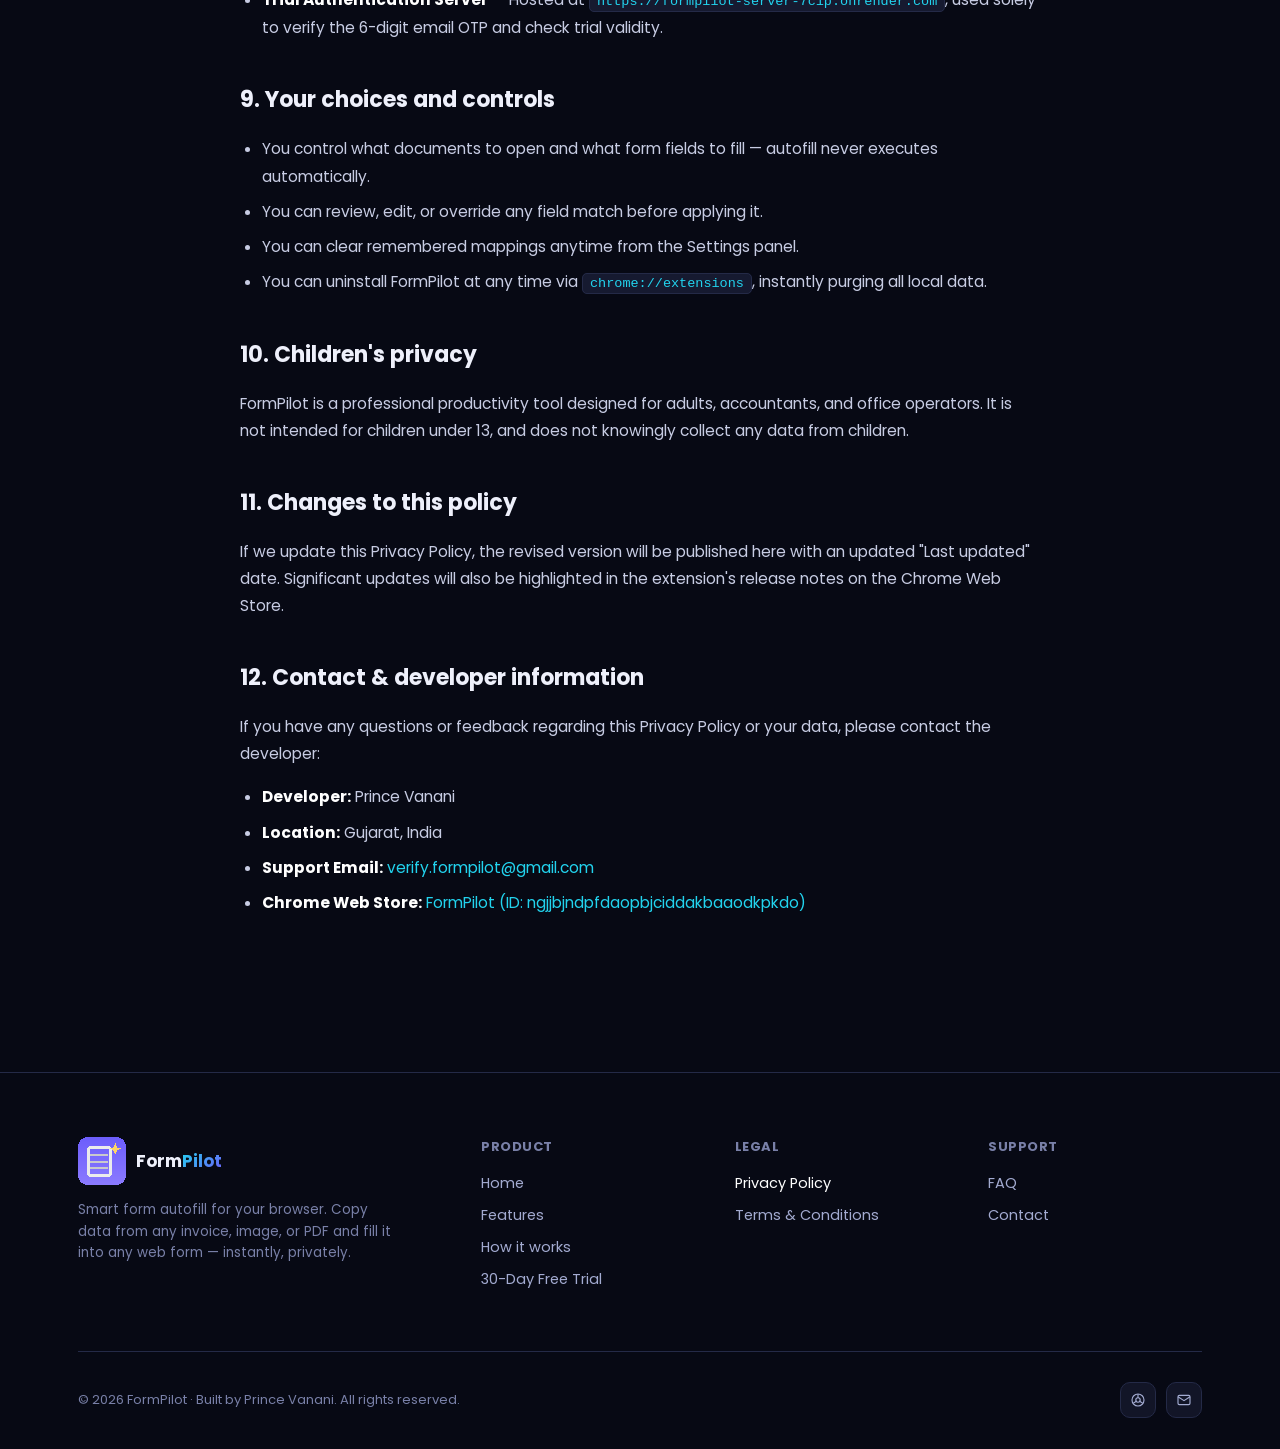
==== commit 896b22b5: "Add files via upload" ====
--- a/privacy/index.html
+++ b/privacy/index.html
@@ -179,6 +179,7 @@
       <li><strong>Developer:</strong> Prince Vanani</li>
       <li><strong>Location:</strong> Gujarat, India</li>
       <li><strong>Support Email:</strong> <a href="mailto:verify.formpilot@gmail.com" style="color:var(--cyan);">verify.formpilot@gmail.com</a></li>
+      <li><strong>Chrome Web Store:</strong> <a href="https://chromewebstore.google.com/detail/formpilot/ngjjbjndpfdaopbjciddakbaaodkpkdo" target="_blank" rel="noopener" style="color:var(--cyan);">FormPilot (ID: ngjjbjndpfdaopbjciddakbaaodkpkdo)</a></li>
     </ul>
   </div>
 </main>
@@ -211,7 +212,7 @@
     <div class="foot-bottom">
       <p>&copy; 2026 FormPilot &middot; Built by Prince Vanani. All rights reserved.</p>
       <div class="foot-social">
-        <a href="#" title="Chrome Web Store" class="js-store"><svg viewBox="0 0 24 24" fill="none" stroke="currentColor" stroke-width="1.7"><circle cx="12" cy="12" r="9"/><circle cx="12" cy="12" r="3.3"/><path d="M12 3v6M5.2 16.5l5.1-3M18.8 16.5l-5.1-3"/></svg></a>
+        <a href="https://chromewebstore.google.com/detail/formpilot/ngjjbjndpfdaopbjciddakbaaodkpkdo" target="_blank" rel="noopener" title="Chrome Web Store" class="js-store"><svg viewBox="0 0 24 24" fill="none" stroke="currentColor" stroke-width="1.7"><circle cx="12" cy="12" r="9"/><circle cx="12" cy="12" r="3.3"/><path d="M12 3v6M5.2 16.5l5.1-3M18.8 16.5l-5.1-3"/></svg></a>
         <a href="mailto:verify.formpilot@gmail.com" title="Email" class="js-mailto"><svg viewBox="0 0 24 24" fill="none" stroke="currentColor" stroke-width="1.7"><rect x="3" y="5" width="18" height="14" rx="2"/><path d="M3 7l9 6 9-6"/></svg></a>
       </div>
     </div>
